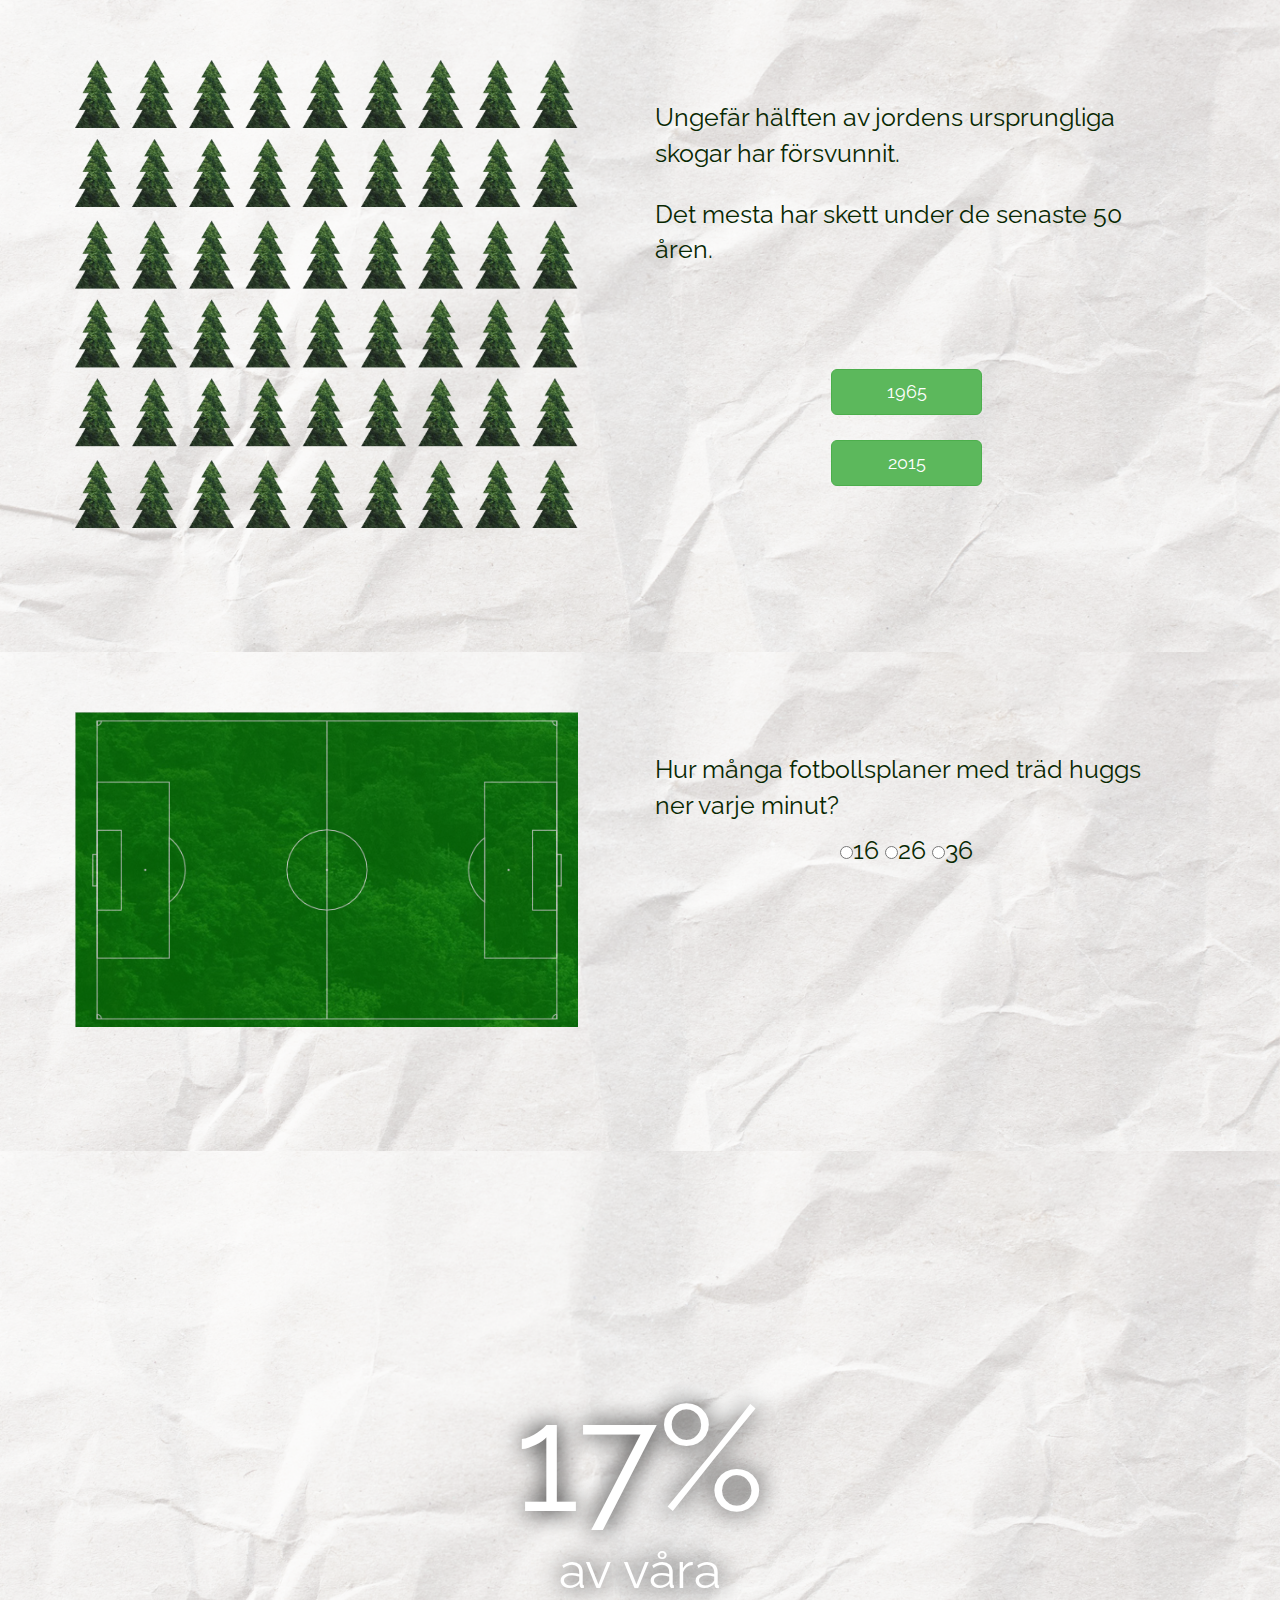
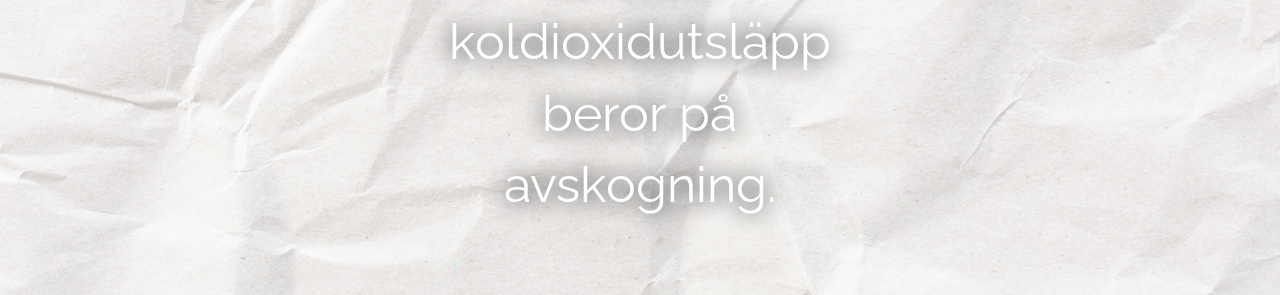
==== index.html @ efd71d59 "Added basic html, css, js and bootstrap" ====
<!DOCTYPE html>
<html>
  <head>
    <meta charset="utf-8">
    <title>Skogen</title>
    <link rel="stylesheet" href="css/normalize.css">
    <link rel="stylesheet" media="screen" href="css/bootstrap.min.css">
    <link href='https://fonts.googleapis.com/css?family=Raleway:400,200,300,500,600,800,700,900' rel='stylesheet' type='text/css'>
    <link rel="stylesheet" href="css/styles.css">
  </head>
  <body>
    <main class="container-fluid">

      <section class="forest_gone">
        <div class="row row-centered container">
          <div class="col-sm-5"><img src="img/skog_65.png" class="img_skog img-responsive"></div>
          <div class="text col-sm-5 col-sm-offset-1">
          <p>Ungefär hälften av jordens ursprungliga skogar har försvunnit.</p>
          <p class="forest_second">Det mesta har skett under de senaste 50 åren.</p>
          <p class="year first-year btn btn-success btn-lg btn-block center-block">1965</p>
          <p class="year second-year btn btn-success btn-lg btn-block center-block">2015</p>
          </div>
        </div>
      </section>

      <section class="football-field">
        <div class="row row-centered container">
          <div class="col-sm-5"><img src="img/football-field.png" class="img-responsive"></div>
          <div class="text col-sm-5 col-sm-offset-1">
          <p>Hur många fotbollsplaner med träd huggs ner varje minut?</p>
          <div class="alternatives text-center">
          <input type="radio">16</input>
          <input type="radio">26</input>
          <input type="radio">36</input>
          </div>
        </div>
      </section>

      <section class="deforestation">
        <div class="row row-centered container">
          <div class="text col-sm-4 col-sm-offset-4 text-center">
          <p>17%</p>
          <p>av våra koldioxidutsläpp beror på avskogning.</p>
          </div>
        </div>
      </section>


    </main>

    <script src="js/jquery-1.11.3.js"></script>
    <script src="js/bootstrap.min.js"></script>
      <script src="js/custom.js"></script>
  </body>
</html>
---- css/styles.css ----
/***********************
General
************************/

body {
  margin: 0;
  padding: 0;
  font-family: 'Raleway', sans-serif;
  font-size: 2.5em;
  color: #082802;
}

.container-fluid {
  margin: 0 auto;
  padding: 0;
}

.container {
  margin: 0 auto;
  padding: 0;
  width: 1920px;
  max-width: 100%;
}

/***********************
Forest gone
************************/

.forest_gone, .football-field, .deforestation {
  background: url(../img/paper_bg.png) no-repeat;
  background-size: cover;
  margin: 0 auto;
  padding-bottom: 5%;
}

.forest_gone img, .football-field img {
  margin: 60px;
}

.forest_gone .text, .football-field .text {
  margin-top: 100px;
}

.forest_gone p {
  margin-bottom:5%;
}

.year {
  /*
  font-size: 4em;
  font-weight: 800;
  color: #39b54a;*/
  text-align: center;
  width: 30%;
  margin-top: 20%;
}

/***********************
Football-field
************************/

.alternatives

/***********************
Deforestation
************************/

.deforestation {
  background: url(../img/wood_bg.png) no-repeat;
  background-size: cover;
}

.deforestation .text {
  color: #fff;
  margin-top: 200px;
  text-shadow: 0px 0px 24px rgba(0, 0, 0, 1);
  max-width: 900px;
  text-align: center;
}

.deforestation p:first-child {
  font-size: 6em;
  margin-bottom: -30px;
}

.deforestation p:last-child {
  font-size: 2em;
}
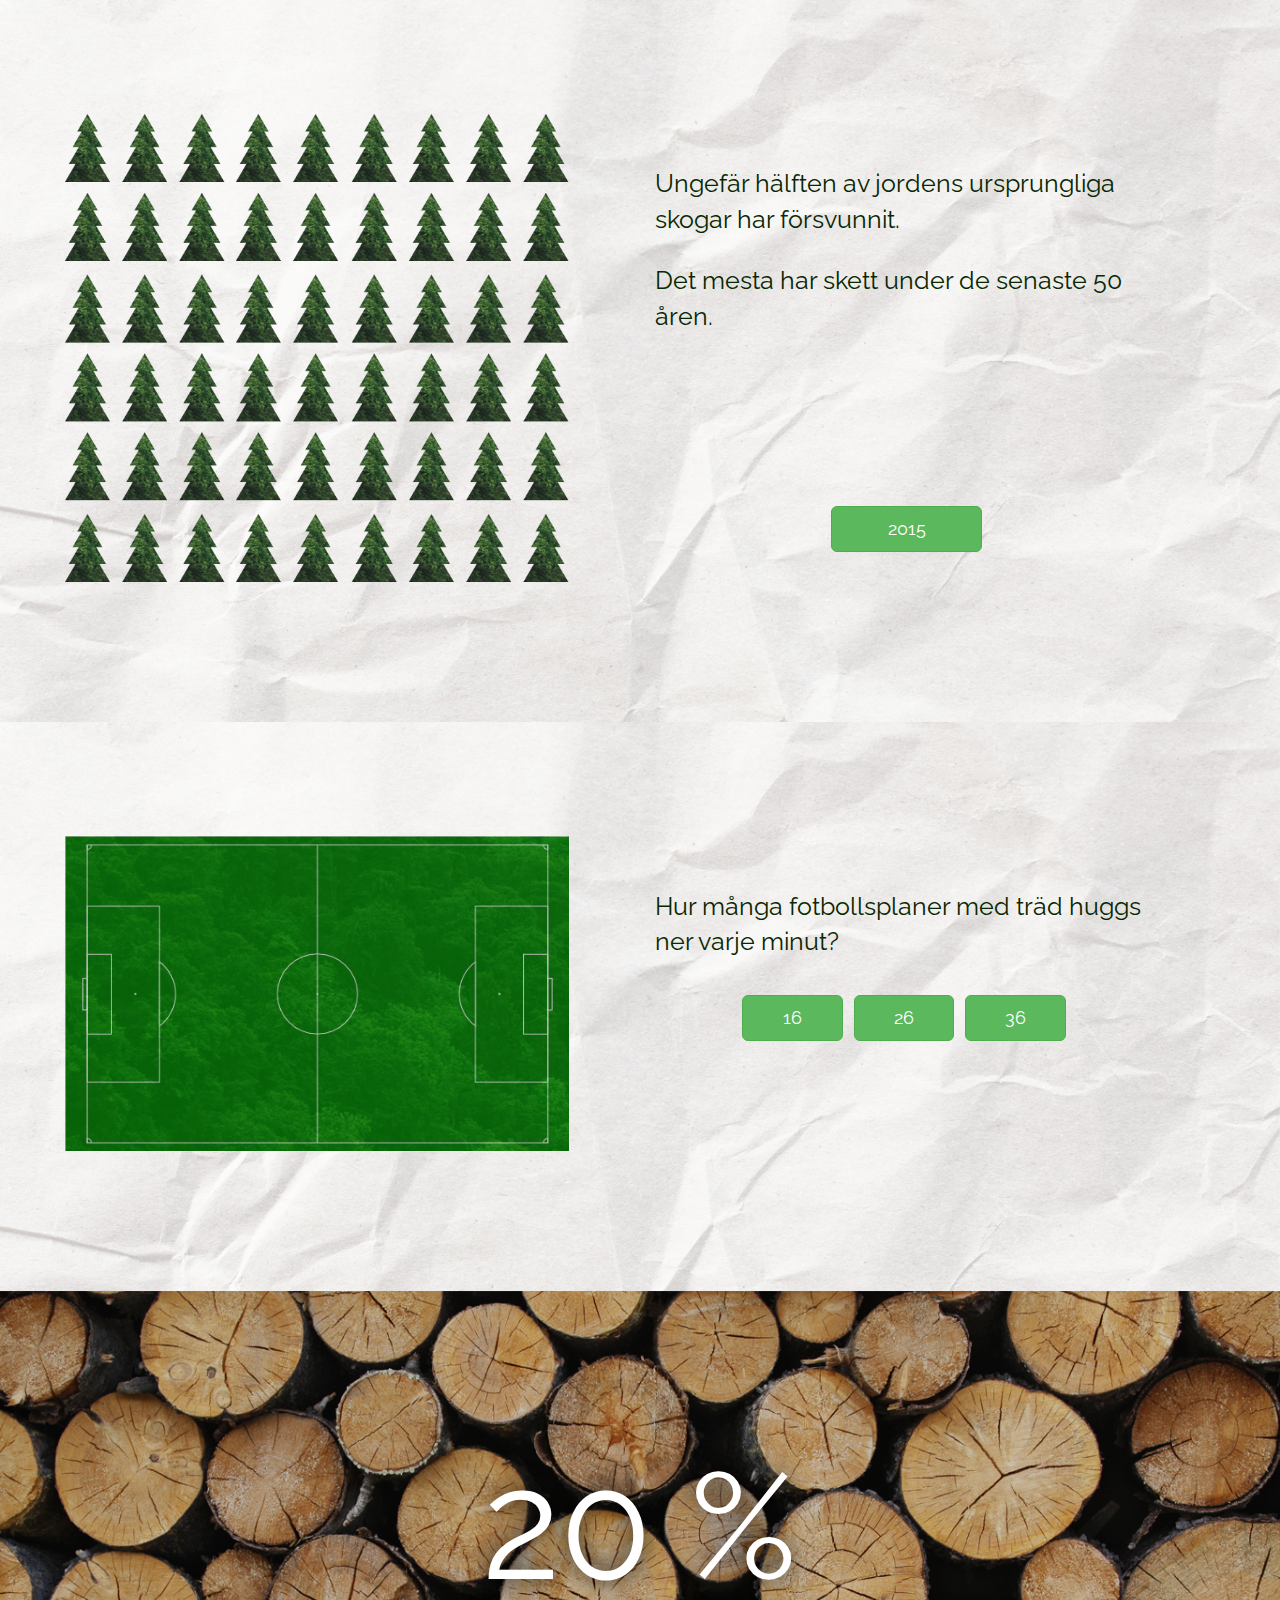
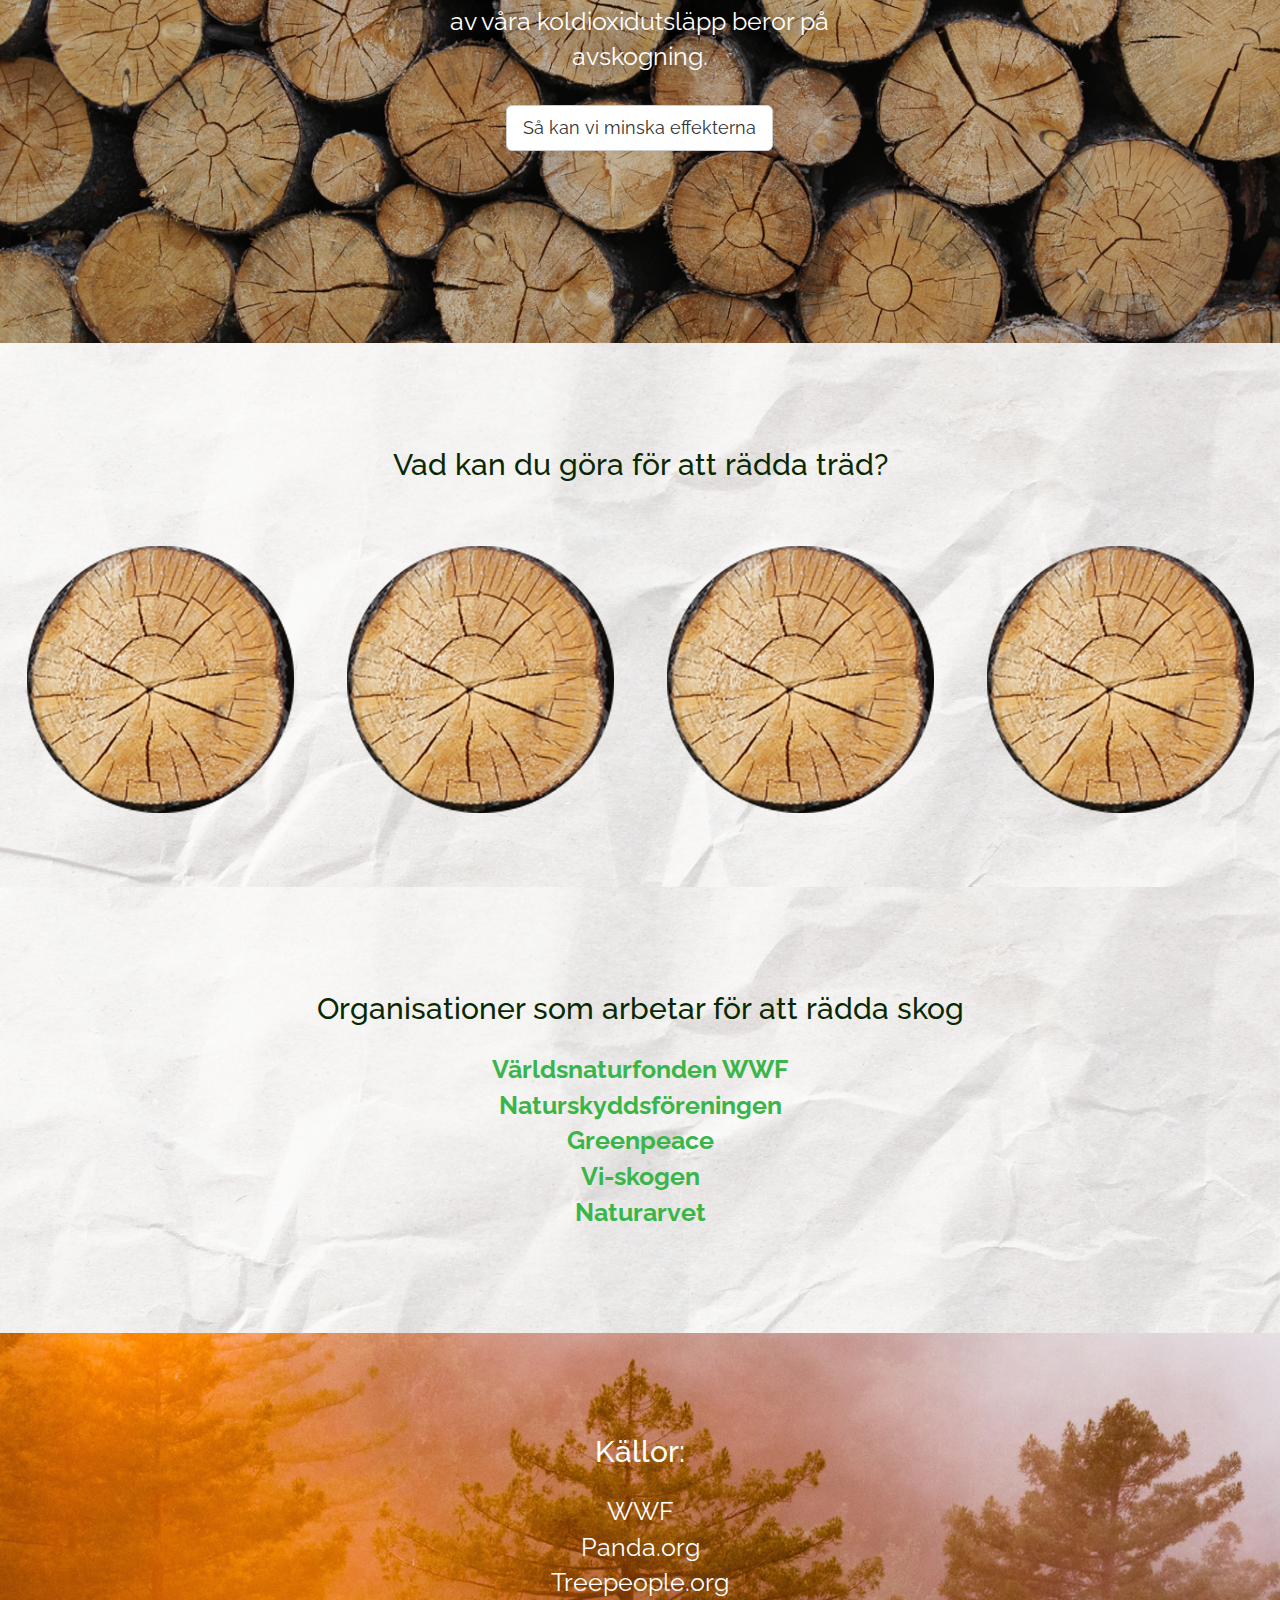
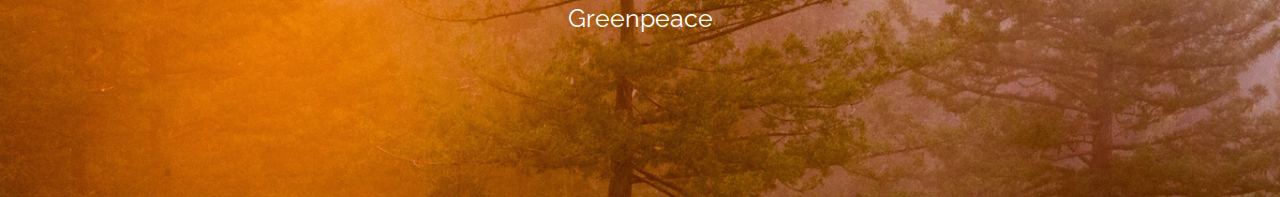
==== commit f1a4b780: "Added more content, styles and js" ====
--- a/index.html
+++ b/index.html
@@ -9,6 +9,14 @@
     <link rel="stylesheet" href="css/styles.css">
   </head>
   <body>
+
+    <!-- <section class="start">
+        <h1 class="text-center">Kliv in i skogen.</h1>
+        <div class="row row-centered container text-center">
+          <a href="" class="glyphicon glyphicon-menu-down"></a>
+        </div>
+    </section> -->
+
     <main class="container-fluid">
 
       <section class="forest_gone">
@@ -27,11 +35,12 @@
         <div class="row row-centered container">
           <div class="col-sm-5"><img src="img/football-field.png" class="img-responsive"></div>
           <div class="text col-sm-5 col-sm-offset-1">
-          <p>Hur många fotbollsplaner med träd huggs ner varje minut?</p>
-          <div class="alternatives text-center">
-          <input type="radio">16</input>
-          <input type="radio">26</input>
-          <input type="radio">36</input>
+            <p>Hur många fotbollsplaner med träd huggs ner varje minut?</p>
+            <div class="alternatives text-center">
+            <a href="" class="btn btn-success btn-lg">16</a>
+            <a href="" class="btn btn-success btn-lg">26</a>
+            <a href="" class="btn btn-success btn-lg">36</a>
+            </div>
           </div>
         </div>
       </section>
@@ -39,12 +48,69 @@
       <section class="deforestation">
         <div class="row row-centered container">
           <div class="text col-sm-4 col-sm-offset-4 text-center">
-          <p>17%</p>
-          <p>av våra koldioxidutsläpp beror på avskogning.</p>
+            <p>20 %</p>
+            <p>av våra koldioxidutsläpp beror på avskogning.</p>
+            <a href="" class="btn btn-default btn-lg">Så kan vi minska effekterna</a>
           </div>
         </div>
       </section>
 
+      <section class="preserve-forest">
+        <div class="row row-centered container">
+          <div class="text col-sm-4 col-sm-offset-4 text-center">
+          <p>Genom att bevara jordens artrika skogar kan vi minska klimatförändringarna.</p>
+          </div>
+        </div>
+      </section>
+
+      <section class="save-trees">
+        <div class="row row-centered">
+          <h2 class="text-center">Vad kan du göra för att rädda träd?</h2>
+        </div>
+        <div class="row row-centered container center-block">
+          <p class="col-sm-3 col-xs-6">
+            <img src="img/log.png" class="img_skog img-responsive center-block">
+          </p>
+          <p class="col-sm-3 col-xs-6">
+            <img src="img/log.png" class="img_skog img-responsive center-block">
+          </p>
+          <p class="col-sm-3 col-xs-6">
+            <img src="img/log.png" class="img_skog img-responsive center-block">
+          </p>
+          <p class="col-sm-3 col-xs-6">
+            <img src="img/log.png" class="img_skog img-responsive center-block">
+          </p>
+        </div>
+
+      </section>
+
+      <section class="organisations">
+        <div class="row row-centered">
+          <h2 class="text-center">Organisationer som arbetar för att rädda skog</h2>
+        </div>
+        <div class="row row-centered container center-block">
+          <ul class="text-center">
+            <li><a href="http://www.wwf.se/vrt-arbete/skog/1255316-skog-i-vrlden">Världsnaturfonden WWF</a></li>
+            <li><a href="http://www.naturskyddsforeningen.se/vad-vi-gor/skog">Naturskyddsföreningen</a></li>
+            <li><a href="http://www.greenpeace.org/sweden/se/skog/">Greenpeace</a></li>
+            <li><a href="http://www.viskogen.se/">Vi-skogen</a></li>
+            <li><a href="http://naturarvet.se/">Naturarvet</a></li>
+          </ul>
+        </div>
+
+      </section>
+
+      <section class="sources">
+          <div class="row row-centered container">
+            <h2 class="text-center">Källor:</h2>
+            <ul class="text-center">
+              <li><a href="http://www.wwf.se/vrt-arbete/skog/1255316-skog-i-vrlden">WWF</a></li>
+              <li><a href="http://wwf.panda.org/about_our_earth/deforestation/">Panda.org</a></li>
+              <li><a href="https://www.treepeople.org/resources/tree-benefits">Treepeople.org</a></li>
+              <li><a href="http://www.greenpeace.org/sweden/se/skog/">Greenpeace</a></li>
+            </ul>
+          </div>
+      </section>
 
     </main>
 
--- a/css/styles.css
+++ b/css/styles.css
@@ -22,23 +22,86 @@
   max-width: 100%;
 }
 
+section {
+  background: url(../img/paper_bg.png) no-repeat;
+  background-size: cover;
+  margin: 0 auto;
+  padding-bottom: 5%;
+}
+
+h1 {
+  font-size: 3.2em;
+  font-weight: 600;
+  margin-top: 0;
+  padding-top: 20%;
+  color: #fff;
+}
+
+h2 {
+  margin-top: 8%;
+  margin-bottom: 5%;
+}
+
+ul {
+  margin: 0;
+  padding: 0;
+}
+
+li {
+  list-style-type: none;
+}
+
+
+/***********************
+Start
+************************/
+
+.start {
+background: url(../img/start_bg.png) no-repeat;
+background-size: cover;
+margin: 0 auto;
+z-index: 1;
+height: 100%;
+width: 100%;
+position: absolute;
+top: 0;
+left:0;
+}
+
+.start a {
+  margin: 10% auto;
+  font-size: 3em;
+  color: #fff;
+}
+
+.start a:hover {
+    text-decoration: none;
+    color: #082802;
+}
+
+
 /***********************
 Forest gone
 ************************/
 
-.forest_gone, .football-field, .deforestation {
-  background: url(../img/paper_bg.png) no-repeat;
-  background-size: cover;
-  margin: 0 auto;
-  padding-bottom: 5%;
+.forest_gone, .football-field, .deforestation, .save-trees {
+  /*background: url(../img/paper_bg.png) no-repeat;
+  background-size: cover;
+  margin: 0 auto;
+  padding-bottom: 5%;*/
+}
+
+.forest_gone, .football-field {
+  padding-top:5%;
+  padding-bottom:7%;
 }
 
 .forest_gone img, .football-field img {
-  margin: 60px;
+  margin: 10%;
 }
 
 .forest_gone .text, .football-field .text {
-  margin-top: 100px;
+  margin-top: 8%;
 }
 
 .forest_gone p {
@@ -55,34 +118,128 @@
   margin-top: 20%;
 }
 
+.first-year {
+  visibility: hidden;
+}
+
 /***********************
 Football-field
 ************************/
 
-.alternatives
-
-/***********************
-Deforestation
-************************/
-
-.deforestation {
+.alternatives {
+  padding-top: 5%;
+}
+
+.alternatives a {
+  width: 20%;
+  margin-right: 1%;
+}
+
+.answer, .paragraph36 {
+  text-align: center;
+}
+
+.right-answer {
+  color: #39b54a;
+}
+
+.wrong-answer {
+  color: red;
+}
+
+.paragraph36 {
+  color: #39b54a;
+  font-size: 4em;
+  font-weight: 700;
+}
+
+
+
+/***********************
+Deforestation, preserve-forest
+************************/
+
+.deforestation, .preserve-forest {
   background: url(../img/wood_bg.png) no-repeat;
   background-size: cover;
 }
 
-.deforestation .text {
-  color: #fff;
-  margin-top: 200px;
+.preserve-forest {
+  background: url(../img/preserve-forest-bg.png) no-repeat;
+  background-size: cover;
+  display: none;
+}
+
+.deforestation .text, .preserve-forest .text {
+  color: #fff;
+  margin-top: 10%;
+  margin-bottom: 10%;
   text-shadow: 0px 0px 24px rgba(0, 0, 0, 1);
   max-width: 900px;
   text-align: center;
 }
 
-.deforestation p:first-child {
+.deforestation a {
+  margin-top:5%;
+  text-shadow: none;
+}
+
+.deforestation p:first-child  {
   font-size: 6em;
   margin-bottom: -30px;
 }
 
 .deforestation p:last-child {
-  font-size: 2em;
-}
+  font-size: 1.5em;
+}
+
+.preserve-forest p {
+  font-size: 1.5em;
+  margin-top: 5%;
+}
+
+.save-trees .container {
+  width: 1500px;
+  max-width: 100%;
+}
+
+
+/***********************
+Organisations
+************************/
+
+.organisations {
+  padding-bottom: 8%;
+}
+
+.organisations a {
+  color: #39b54a;
+  font-weight: 700;
+}
+
+.organisations ul {
+  margin-top: -3%;
+}
+
+/***********************
+Sources
+************************/
+
+.sources {
+  background: url(../img/start_bg.png) no-repeat;
+  background-size: cover;
+  margin: 0 auto;
+}
+
+.sources .container {
+  color: #fff;
+  min-height:400px;
+}
+
+.sources ul {
+  margin-top: -3%;
+}
+
+.sources a {
+  color: #fff;
+}
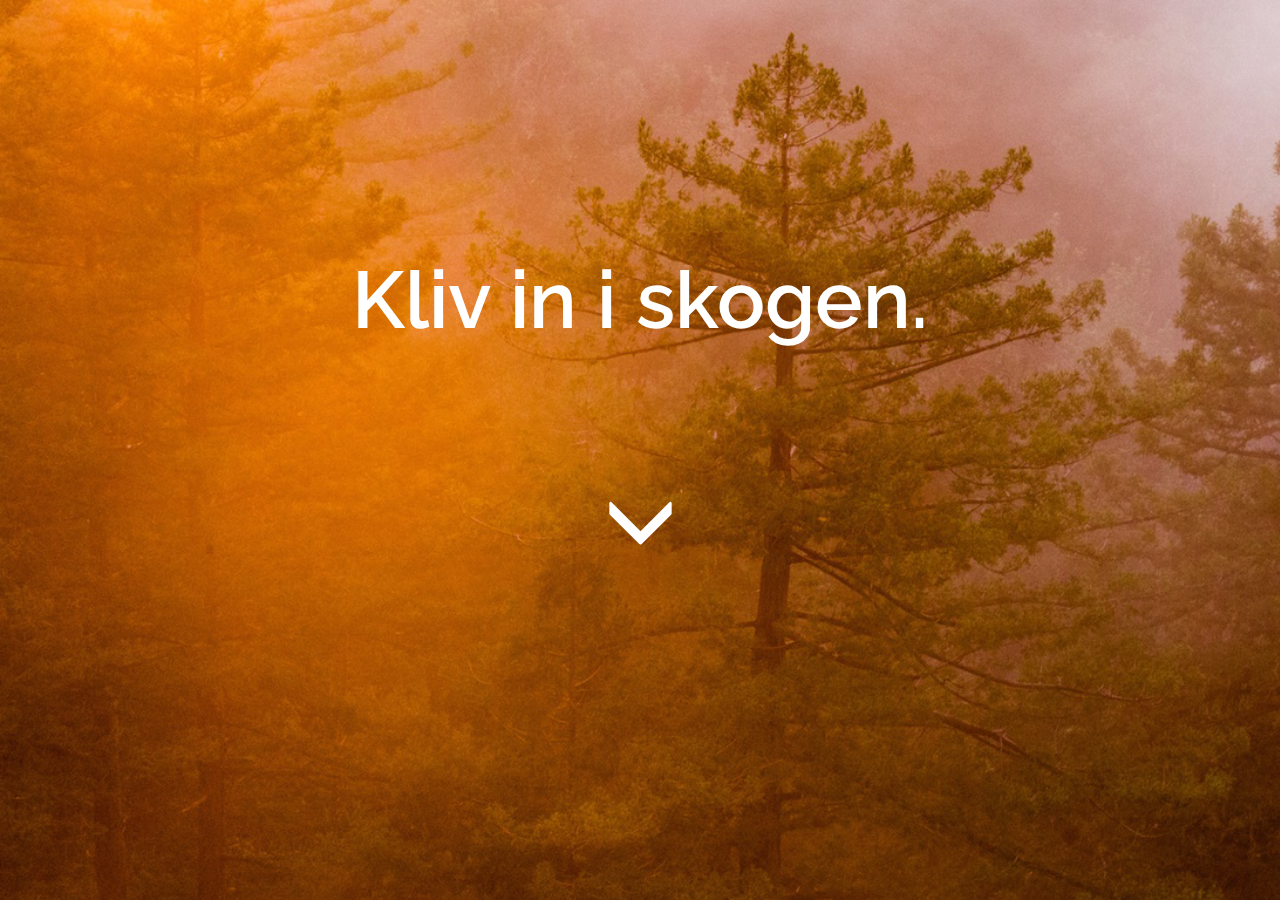
==== commit b9cd11e2: "Made adjustments to html, css and js-functions" ====
--- a/index.html
+++ b/index.html
@@ -10,30 +10,62 @@
   </head>
   <body>
 
-    <!-- <section class="start">
+    <section class="start">
         <h1 class="text-center">Kliv in i skogen.</h1>
         <div class="row row-centered container text-center">
-          <a href="" class="glyphicon glyphicon-menu-down"></a>
+          <a href="#" class="glyphicon glyphicon-menu-down"></a>
         </div>
-    </section> -->
+    </section>
 
     <main class="container-fluid">
 
+      <section class="love_trees">
+
+        <div class="row row-centered">
+          <h2 class="text-center">5 anledningar att älska skogen</h2>
+        </div>
+        <div class="row row-centered container center-block">
+
+          <div class="col-sm-6 col-md-12 leaves">
+            <ul class="text-center">
+              <li class="fact1"><a href="#">1.</a></li>
+              <li class="fact2"><a href="#">2.</a></li>
+              <li class="fact3"><a href="#">3.</a></li>
+              <li class="fact4"><a href="#">4.</a></li>
+              <li class="fact5"><a href="#">5.</a></li>
+            </ul>
+          </div>
+
+          <div class="col-sm-6 col-md-12 tree_facts">
+            <ul class="text-center">
+              <li class="fact1">Skogen är jordens lungor. Den renar vår luft och vårt vatten och ger oss syre.</li>
+              <li class="fact2">Skogen skyddar marken mot jorderosion och bryter ned avfall och skadliga ämnen.</li>
+              <li class="fact3">Skogen stabiliserar klimatet genom att binda stora mängder koldioxid.</li>
+              <li class="fact4">9 av 10 landdjur lever i skogen.</li>
+              <li class="fact5">Att vara ute i skogen gör att vi mår bättre och minskar risken för sjukdomar.</li>
+            </ul>
+          </div>
+        </div>
+
+
+      </section>
+
+
+
       <section class="forest_gone">
         <div class="row row-centered container">
-          <div class="col-sm-5"><img src="img/skog_65.png" class="img_skog img-responsive"></div>
+          <div class="col-sm-5"><img src="img/skog_65.png" class="img_skog img-responsive" alt="Skog"></div>
           <div class="text col-sm-5 col-sm-offset-1">
           <p>Ungefär hälften av jordens ursprungliga skogar har försvunnit.</p>
           <p class="forest_second">Det mesta har skett under de senaste 50 åren.</p>
-          <p class="year first-year btn btn-success btn-lg btn-block center-block">1965</p>
-          <p class="year second-year btn btn-success btn-lg btn-block center-block">2015</p>
+          <p class="year year_2015 btn btn-success btn-lg btn-block center-block">2015</p>
           </div>
         </div>
       </section>
 
       <section class="football-field">
         <div class="row row-centered container">
-          <div class="col-sm-5"><img src="img/football-field.png" class="img-responsive"></div>
+          <div class="col-sm-5"><img src="img/football-field.png" class="img-responsive" alt="Fotbollsplan"></div>
           <div class="text col-sm-5 col-sm-offset-1">
             <p>Hur många fotbollsplaner med träd huggs ner varje minut?</p>
             <div class="alternatives text-center">
@@ -47,7 +79,7 @@
 
       <section class="deforestation">
         <div class="row row-centered container">
-          <div class="text col-sm-4 col-sm-offset-4 text-center">
+          <div class="text col-md-4 col-md-offset-4 text-center">
             <p>20 %</p>
             <p>av våra koldioxidutsläpp beror på avskogning.</p>
             <a href="" class="btn btn-default btn-lg">Så kan vi minska effekterna</a>
@@ -57,7 +89,7 @@
 
       <section class="preserve-forest">
         <div class="row row-centered container">
-          <div class="text col-sm-4 col-sm-offset-4 text-center">
+          <div class="text col-md-4 col-md-offset-4 text-center">
           <p>Genom att bevara jordens artrika skogar kan vi minska klimatförändringarna.</p>
           </div>
         </div>
@@ -67,19 +99,46 @@
         <div class="row row-centered">
           <h2 class="text-center">Vad kan du göra för att rädda träd?</h2>
         </div>
-        <div class="row row-centered container center-block">
-          <p class="col-sm-3 col-xs-6">
-            <img src="img/log.png" class="img_skog img-responsive center-block">
-          </p>
-          <p class="col-sm-3 col-xs-6">
-            <img src="img/log.png" class="img_skog img-responsive center-block">
-          </p>
-          <p class="col-sm-3 col-xs-6">
-            <img src="img/log.png" class="img_skog img-responsive center-block">
-          </p>
-          <p class="col-sm-3 col-xs-6">
-            <img src="img/log.png" class="img_skog img-responsive center-block">
-          </p>
+        <div class="row row-centered">
+        <h3>(Håll pekaren över bilderna för mer info.)</h3>
+        </div>
+        <div class="row row-centered container center-block flip-container">
+          <div class="flip_turn col-centered"><div class="flip-cards center-block">
+              <div class="col-xs-6 col-lg-3 front-card">
+                <p>Återvinn papper</p>
+              </div>
+              <div class="col-xs-6 col-lg-3 reverse-card">
+                <p>Lämna allt papper till återvinningen och köp återvunna produkter.</p>
+              </div>
+          </div>
+          </div>
+          <div class="flip_turn col-centered"><div class="flip-cards center-block">
+              <div class="col-xs-6 col-lg-3 front-card">
+                <p>Använd mindre papper</p>
+              </div>
+              <div class="col-xs-6 col-lg-3 reverse-card">
+                <p>Skriv inte ut i onödan, tacka nej till reklam i brevlådan.</p>
+              </div>
+          </div>
+          </div>
+          <div class="flip_turn col-centered"><div class="flip-cards center-block">
+              <div class="col-xs-6 col-lg-3 front-card">
+                <p>Plantera träd</p>
+              </div>
+              <div class="col-xs-6 col-lg-3 reverse-card">
+                <p>Plantera träd själv eller stötta en organisation som gör det.</p>
+              </div>
+          </div>
+          </div>
+          <div class="flip_turn col-centered"><div class="flip-cards center-block" id="lastCard">
+            <div class="col-xs-6 col-lg-3 front-card">
+              <p>Pressa politiker och företag</p>
+            </div>
+            <div class="col-xs-6 col-lg-3 reverse-card politiker">
+              <p>Skriv till en politiker, säg till i affären att du vill ha hållbara produkter.</p>
+            </div>
+          </div>
+        </div>
         </div>
 
       </section>
--- a/css/styles.css
+++ b/css/styles.css
@@ -8,6 +8,7 @@
   font-family: 'Raleway', sans-serif;
   font-size: 2.5em;
   color: #082802;
+  background: url(../img/ricepaper2.png) repeat;
 }
 
 .container-fluid {
@@ -23,8 +24,6 @@
 }
 
 section {
-  background: url(../img/paper_bg.png) no-repeat;
-  background-size: cover;
   margin: 0 auto;
   padding-bottom: 5%;
 }
@@ -35,6 +34,7 @@
   margin-top: 0;
   padding-top: 20%;
   color: #fff;
+  cursor: pointer;
 }
 
 h2 {
@@ -49,6 +49,23 @@
 
 li {
   list-style-type: none;
+}
+
+/* centered columns styles */
+.row-centered {
+    text-align:center;
+}
+.col-centered {
+    display:inline-block;
+    float:none;
+    /* reset the text-align */
+    text-align:left;
+    /* inline-block space fix */
+    margin-right: 5%;
+}
+
+.col-centered:last-child {
+  margin-right: 0;
 }
 
 
@@ -81,15 +98,75 @@
 
 
 /***********************
-Forest gone
-************************/
-
-.forest_gone, .football-field, .deforestation, .save-trees {
-  /*background: url(../img/paper_bg.png) no-repeat;
-  background-size: cover;
-  margin: 0 auto;
-  padding-bottom: 5%;*/
-}
+Love trees
+************************/
+
+.love_trees li {
+  padding-top: 60px;
+  padding-right: 40px;
+  position: relative;
+  margin-right: 3%;
+  width: 182px;
+  height: 213px;
+}
+
+.leaves ul li, .tree_facts ul li {
+  display: inline-block;
+}
+
+.leaves li:nth-child(1) {
+  background: url(../img/leaf_1.png) no-repeat;
+}
+
+.leaves li:nth-child(2) {
+  background: url(../img/leaf_2.png) no-repeat;
+}
+
+.leaves li:nth-child(3) {
+  background: url(../img/leaf_3.png) no-repeat;
+}
+
+.leaves li:nth-child(4) {
+  background: url(../img/leaf_4.png) no-repeat;
+  padding-right: 7px;
+}
+
+.leaves li:nth-child(5) {
+  background: url(../img/leaf_5.png) no-repeat;
+  padding-right: 2px;
+  margin-right: 0;
+}
+
+.leaves a {
+  color: white;
+  font-size: 2em;
+  text-decoration: none;
+}
+
+.leaves a:hover {
+  color: #39b54a;
+  font-size: 2em;
+}
+
+.tree_facts {
+  display: none;
+}
+
+.tree_facts li {
+  font-size: 0.8em;
+  width: 250px;
+  text-align: left;
+  margin-right: 0.2%;
+  vertical-align: top;
+  visibility: hidden;
+}
+
+
+/***********************
+Forest gone, football-field
+************************/
+
+
 
 .forest_gone, .football-field {
   padding-top:5%;
@@ -118,9 +195,6 @@
   margin-top: 20%;
 }
 
-.first-year {
-  visibility: hidden;
-}
 
 /***********************
 Football-field
@@ -133,6 +207,10 @@
 .alternatives a {
   width: 20%;
   margin-right: 1%;
+}
+
+.answer {
+  margin-top:5%;
 }
 
 .answer, .paragraph36 {
@@ -198,9 +276,91 @@
   margin-top: 5%;
 }
 
+/***********************
+Save trees
+************************/
+
+
 .save-trees .container {
-  width: 1500px;
-  max-width: 100%;
+  width: 100%;
+  margin: 0 auto;
+}
+
+.save-trees h3 {
+  font-size: 0.75em;
+  font-weight: 300;
+  margin-top: -4%;
+  margin-bottom: 5%;
+}
+
+.flip-container {
+  position:relative;
+  margin: 0 auto;
+
+}
+
+.flip-cards {
+    width:267px;
+    height:267px;
+    position:relative;
+    float:left;
+    margin-left:5px;
+    margin-right: 6%;
+    padding-right: 5%;
+    -webkit-transition: all 1s ease;
+    -moz-transition: all 1s ease;
+    transition: all 1s ease;
+    -webkit-transform-style: preserve-3d;
+    -moz-transform-style: preserve-3d;
+    transform-style: preserve-3d;
+    cursor: pointer;
+}
+
+
+.flip {
+    transform: rotateY( 180deg );
+    -webkit-transform: rotateY(180deg);
+    -moz-transform: rotateY(180deg);
+}
+
+.flip-cards div {
+    width:267px;
+    height:267px;
+    position:absolute;
+    border-radius:15px;
+    backface-visibility: hidden;
+    -webkit-backface-visibility: hidden;
+    -moz-backface-visibility: hidden;
+}
+
+.flip-cards p {
+    margin-top: 42%;
+    color: #fff;
+    font-weight: 600;
+    text-align: center;
+    text-shadow: 0px 0px 24px rgba(0, 0, 0, 1);
+}
+
+.reverse-card p {
+    margin-top: 30%;
+}
+
+.politiker p {
+    margin-top: 25%;
+}
+
+.front-card {
+    z-index: 2;
+    background-image: url('../img/log.png');
+    font-size: 1.1em;
+}
+
+.reverse-card {
+    -webkit-transform: rotateY(180deg);
+    transform: rotateY( 180deg );
+    -moz-transform: rotateY(180deg);
+    background-image: url('../img/log-2.png');
+    font-size: 1em;
 }
 
 
@@ -243,3 +403,85 @@
 .sources a {
   color: #fff;
 }
+
+/***********************
+Media queries
+************************/
+
+@media (max-width: 1200px) {
+
+  body {
+    font-size: 3em;
+  }
+
+  h2 {
+    font-size: 1.1em;
+    margin-left: 8%;
+    margin-right: 8%;
+    font-weight: 600;
+    line-height: 1.5em;
+  }
+
+  .col-centered {
+    margin-right: 1%;
+  }
+
+  .leaves ul {
+    float: left;
+    width: 10%;
+    padding-left: 10%;
+  }
+
+  .tree_facts ul {
+    float: right;
+  }
+
+  .leaves ul li, .tree_facts ul li {
+    display: block;
+  }
+
+  .leaves li {
+    margin-top:10%;
+    font-size: 1em;
+  }
+
+  .tree_facts li {
+    text-align: left;
+    margin: 0;
+    width: 100%;
+  }
+
+  .forest_gone .text, .football-field .text {
+    margin-top: 3%;
+  }
+
+  .save-trees .container {
+    font-size: 0.8em;
+  }
+
+  .flip-cards, .flip-cards div {
+    margin-bottom: 10%;
+    font-size: 1.1em;
+  }
+
+  .reverse-card p {
+    font-size: 0.9em;
+    margin-top: 27%;
+  }
+
+  .politiker p {
+    margin-top: 20%;
+  }
+
+}
+
+@media (max-width: 845px) {
+
+  .btn {
+      font-size: 1em;
+  }
+
+  .col-centered:nth-child(2) {
+      margin-right: 0;
+  }
+}
